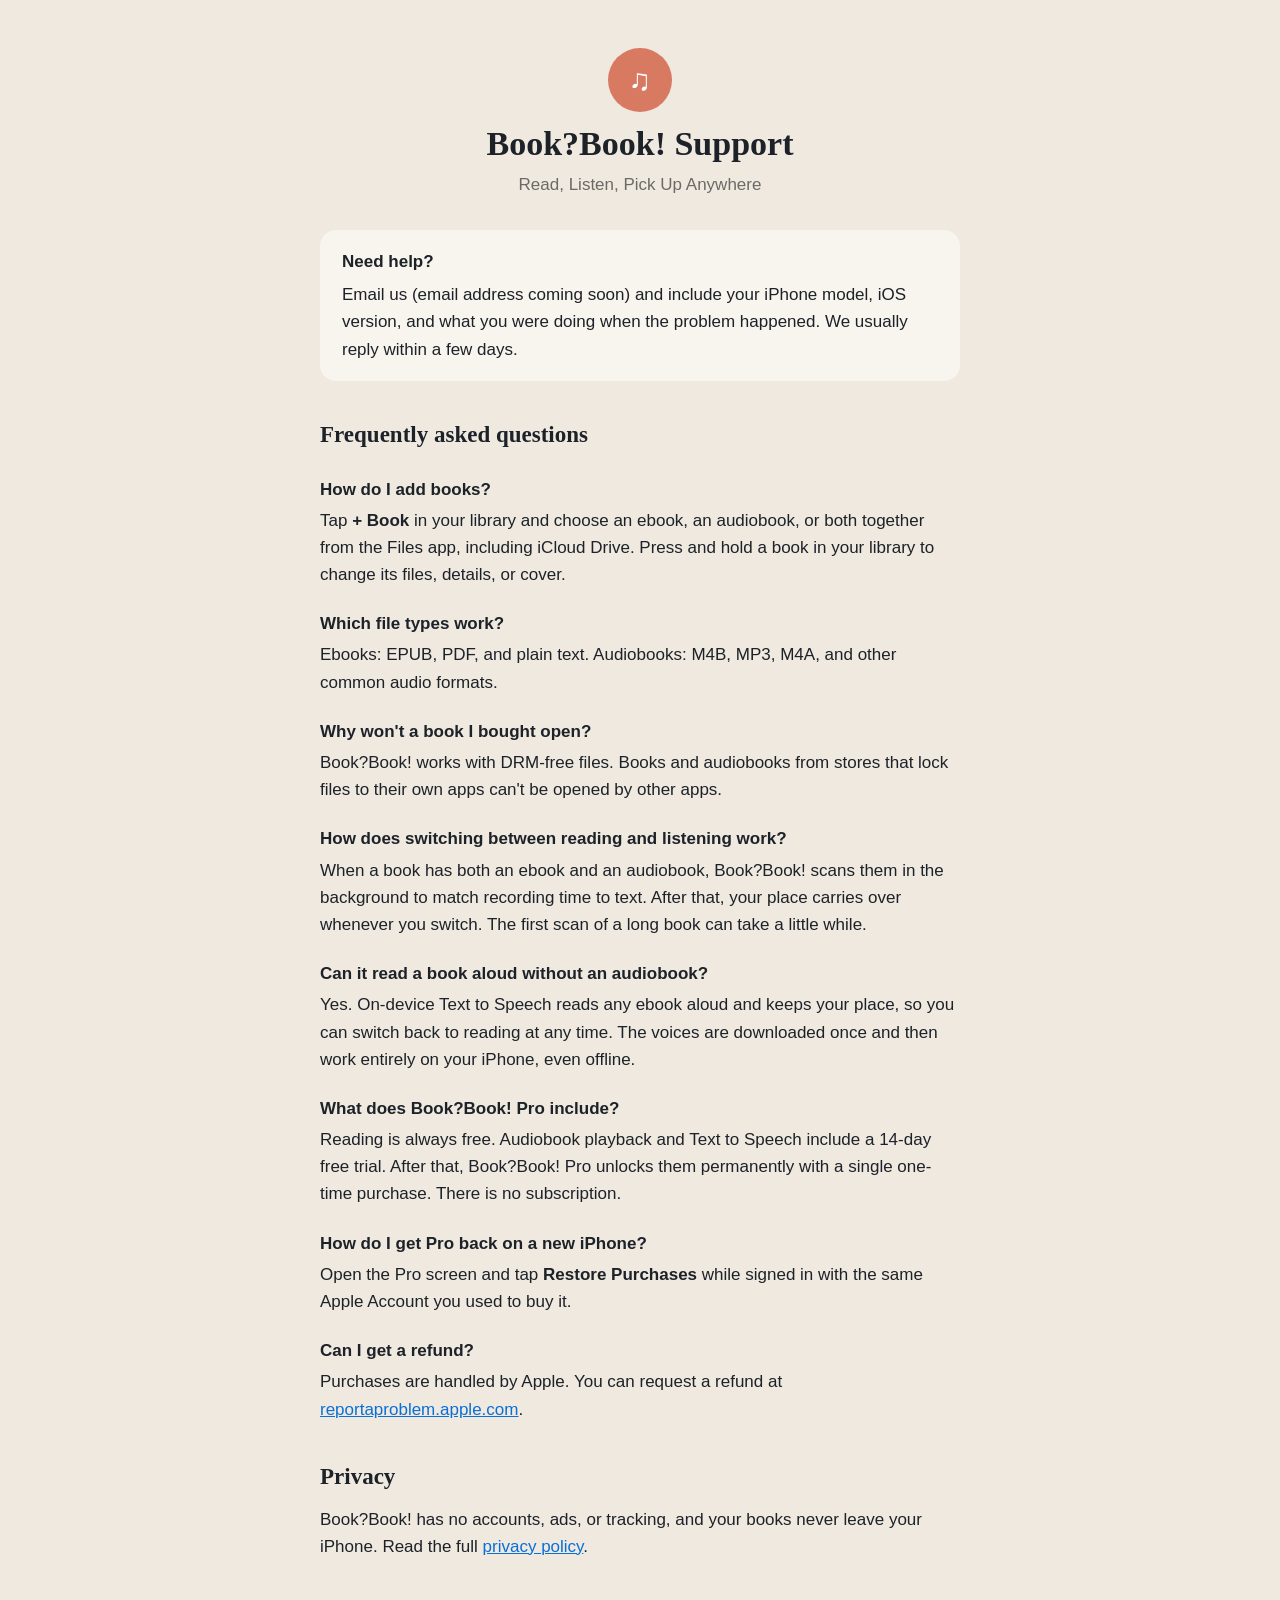
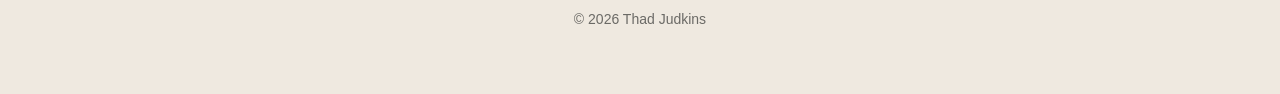
==== index.html @ 7fc7e23e "Add Book?Book! support page and privacy policy Co-Authored-By: Claude Opus 5.5 <noreply@anthropic.co" ====
<!DOCTYPE html>
<html lang="en">
<head>
  <meta charset="utf-8">
  <meta name="viewport" content="width=device-width, initial-scale=1">
  <title>Book?Book! Support</title>
  <meta name="description" content="Help and contact information for Book?Book!, the iPhone app for reading and listening to the same book.">
  <link rel="stylesheet" href="style.css">
</head>
<body>
<main>
  <header>
    <div class="badge" aria-hidden="true">&#9835;</div>
    <h1>Book?Book! Support</h1>
    <p class="sub">Read, Listen, Pick Up Anywhere</p>
  </header>

  <div class="card">
    <strong>Need help?</strong>
    <p style="margin:6px 0 0">Email us (email address coming soon) and include your iPhone model, iOS version, and what you were doing when the problem happened. We usually reply within a few days.</p>
  </div>

  <h2>Frequently asked questions</h2>

  <h3>How do I add books?</h3>
  <p>Tap <strong>+ Book</strong> in your library and choose an ebook, an audiobook, or both together from the Files app, including iCloud Drive. Press and hold a book in your library to change its files, details, or cover.</p>

  <h3>Which file types work?</h3>
  <p>Ebooks: EPUB, PDF, and plain text. Audiobooks: M4B, MP3, M4A, and other common audio formats.</p>

  <h3>Why won't a book I bought open?</h3>
  <p>Book?Book! works with DRM-free files. Books and audiobooks from stores that lock files to their own apps can't be opened by other apps.</p>

  <h3>How does switching between reading and listening work?</h3>
  <p>When a book has both an ebook and an audiobook, Book?Book! scans them in the background to match recording time to text. After that, your place carries over whenever you switch. The first scan of a long book can take a little while.</p>

  <h3>Can it read a book aloud without an audiobook?</h3>
  <p>Yes. On-device Text to Speech reads any ebook aloud and keeps your place, so you can switch back to reading at any time. The voices are downloaded once and then work entirely on your iPhone, even offline.</p>

  <h3>What does Book?Book! Pro include?</h3>
  <p>Reading is always free. Audiobook playback and Text to Speech include a 14-day free trial. After that, Book?Book! Pro unlocks them permanently with a single one-time purchase. There is no subscription.</p>

  <h3>How do I get Pro back on a new iPhone?</h3>
  <p>Open the Pro screen and tap <strong>Restore Purchases</strong> while signed in with the same Apple Account you used to buy it.</p>

  <h3>Can I get a refund?</h3>
  <p>Purchases are handled by Apple. You can request a refund at <a href="https://reportaproblem.apple.com">reportaproblem.apple.com</a>.</p>

  <h2>Privacy</h2>
  <p>Book?Book! has no accounts, ads, or tracking, and your books never leave your iPhone. Read the full <a href="privacy.html">privacy policy</a>.</p>

  <footer>&copy; 2026 Thad Judkins</footer>
</main>
</body>
</html>
---- style.css ----
:root {
  --bg: #efe9e0;
  --text: #1d2228;
  --muted: #6b6a66;
  --accent: #d87a62;
  --link: #0a6fd6;
  --card: #f8f4ee;
}
@media (prefers-color-scheme: dark) {
  :root {
    --bg: #1b1c1e;
    --text: #ece8e1;
    --muted: #a39f98;
    --link: #5aa9ff;
    --card: #25272a;
  }
}
* { box-sizing: border-box; }
body {
  margin: 0;
  background: var(--bg);
  color: var(--text);
  font: 17px/1.6 -apple-system, BlinkMacSystemFont, "Segoe UI", Helvetica, Arial, sans-serif;
}
main { max-width: 680px; margin: 0 auto; padding: 48px 20px 64px; }
header { text-align: center; margin-bottom: 32px; }
.badge {
  width: 64px; height: 64px; border-radius: 50%;
  background: var(--accent); color: #fff;
  display: inline-flex; align-items: center; justify-content: center;
  font-size: 30px; margin-bottom: 12px;
}
h1 { font-family: Georgia, "Times New Roman", serif; font-size: 34px; line-height: 1.2; margin: 0 0 6px; }
h2 { font-family: Georgia, "Times New Roman", serif; font-size: 23px; margin: 36px 0 10px; }
h3 { font-size: 17px; margin: 22px 0 4px; }
p, li { margin: 0 0 12px; }
.sub { color: var(--muted); margin: 0; }
.card { background: var(--card); border-radius: 16px; padding: 18px 22px; margin: 20px 0; }
a { color: var(--link); }
footer { color: var(--muted); font-size: 14px; text-align: center; margin-top: 48px; }
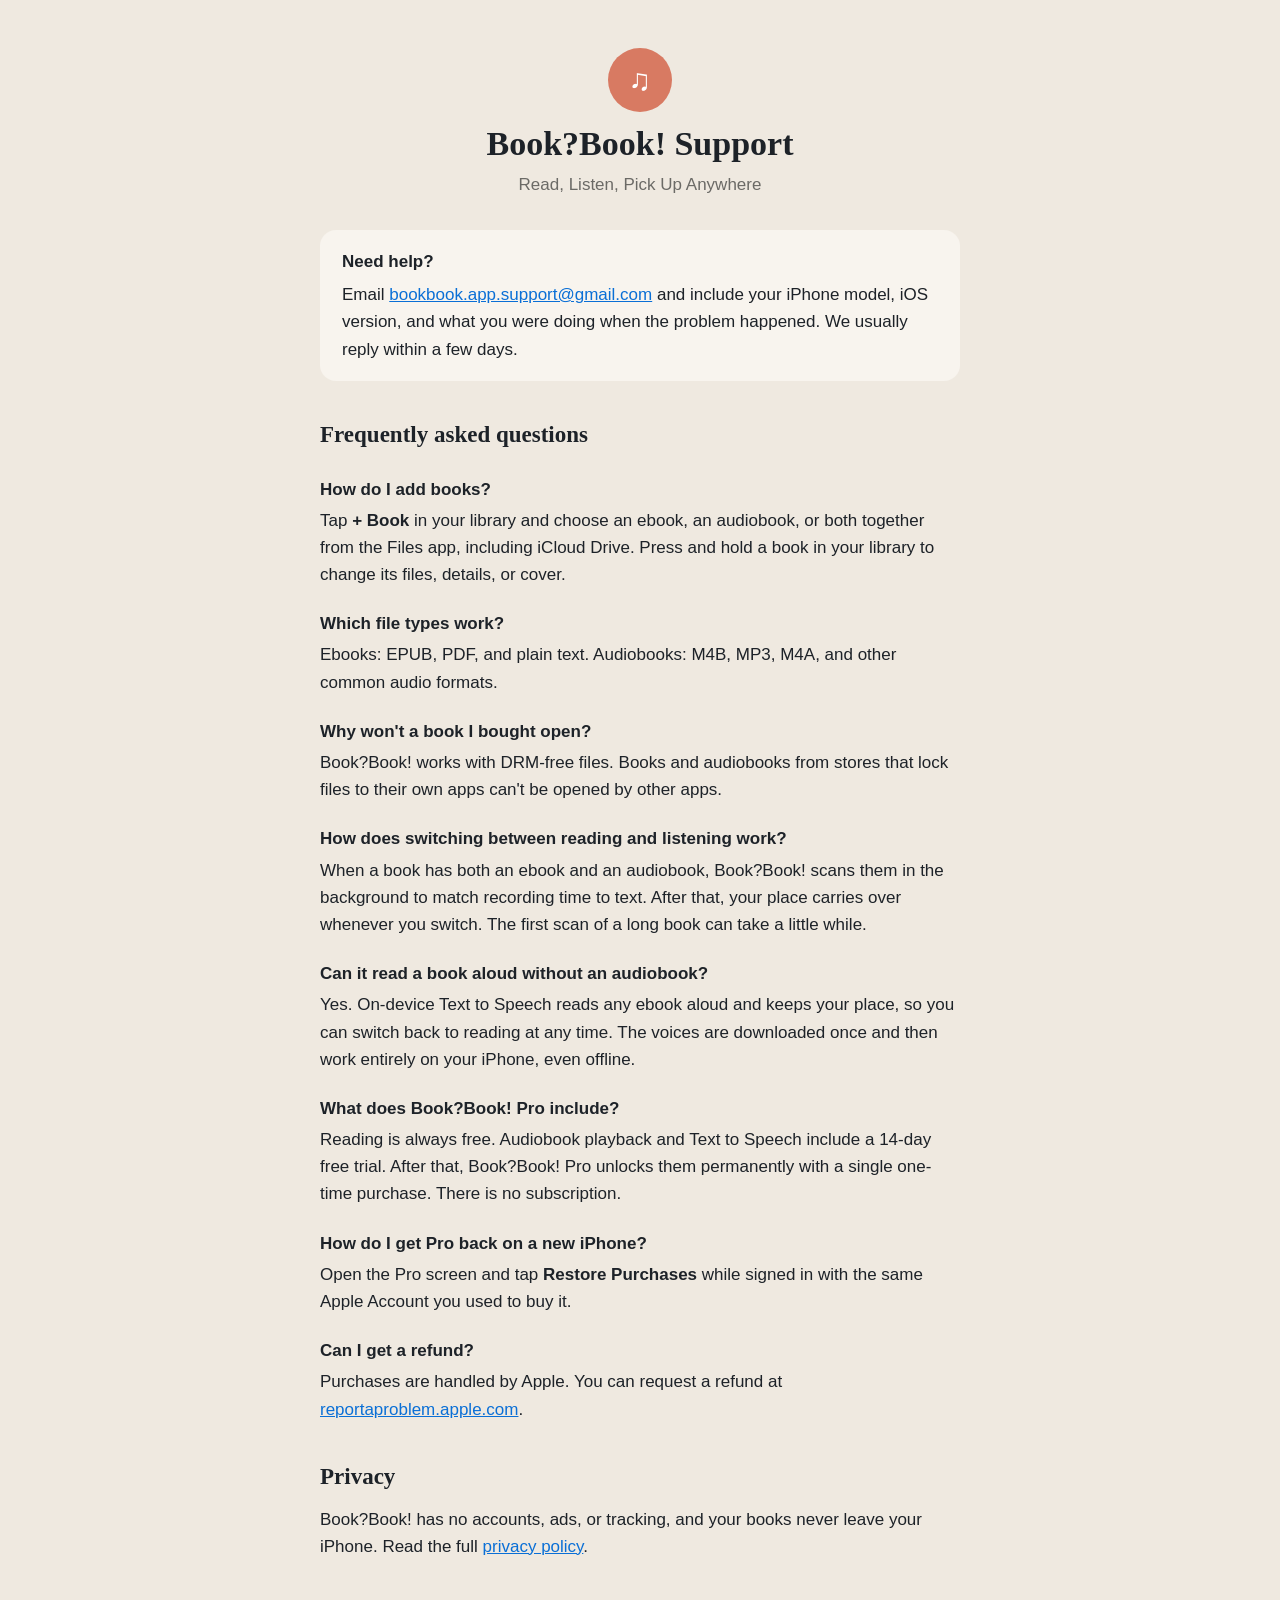
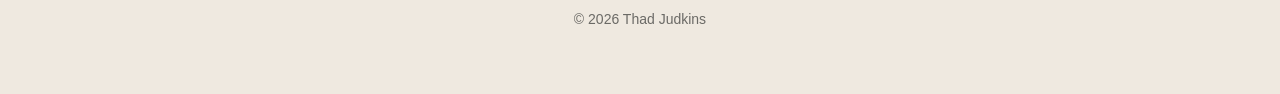
==== commit 9af5ce4a: "Add support email Co-Authored-By: Claude Opus 5.5 <noreply@anthropic.com>" ====
--- a/index.html
+++ b/index.html
@@ -17,7 +17,7 @@
 
   <div class="card">
     <strong>Need help?</strong>
-    <p style="margin:6px 0 0">Email us (email address coming soon) and include your iPhone model, iOS version, and what you were doing when the problem happened. We usually reply within a few days.</p>
+    <p style="margin:6px 0 0">Email <a href="mailto:bookbook.app.support@gmail.com">bookbook.app.support@gmail.com</a> and include your iPhone model, iOS version, and what you were doing when the problem happened. We usually reply within a few days.</p>
   </div>
 
   <h2>Frequently asked questions</h2>
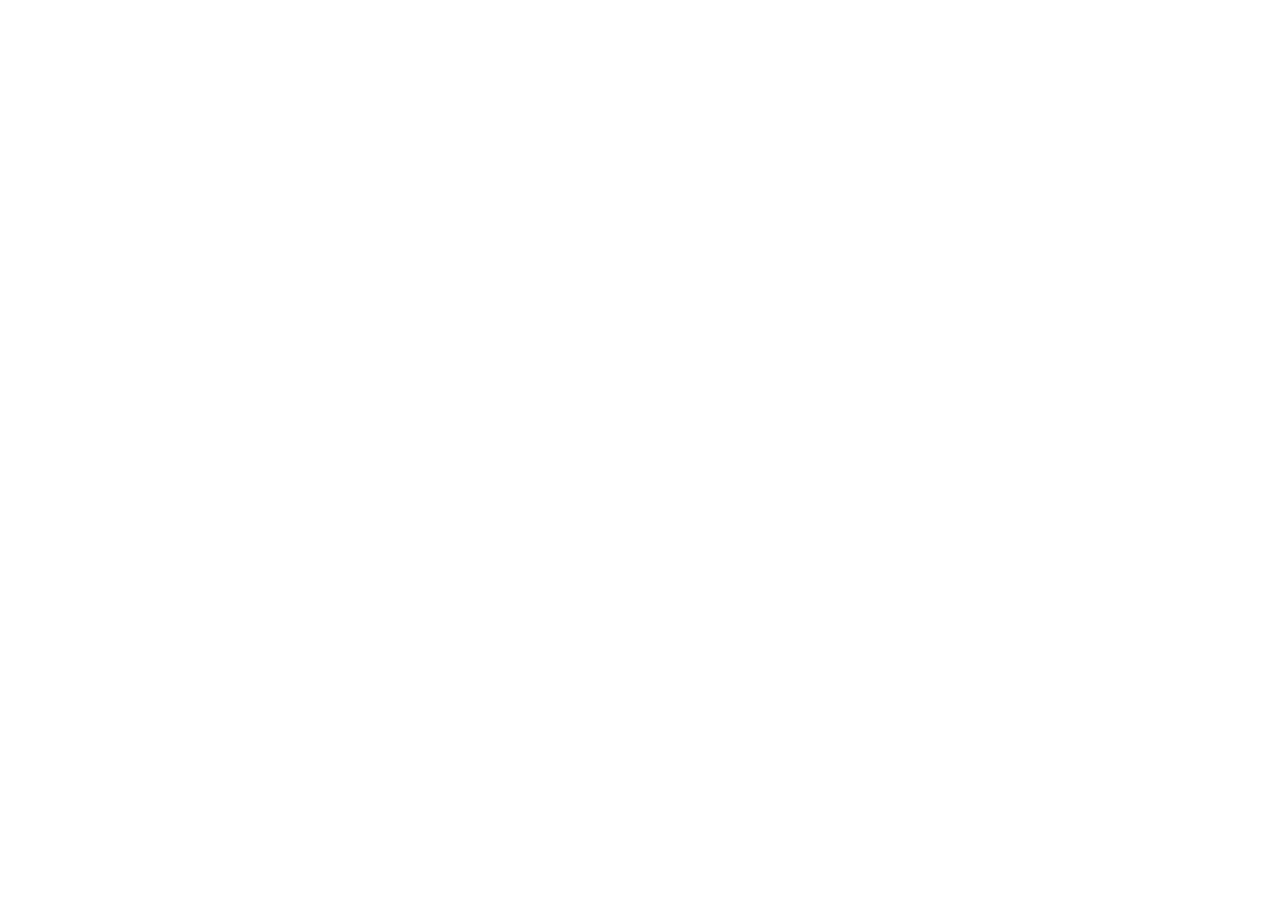
==== commit 1803d446: "Redirect to the backtothestory-support site Co-Authored-By: Claude Opus 5.5 <noreply@anthropic.com>" ====
--- a/index.html
+++ b/index.html
@@ -1,55 +1,14 @@
 <!DOCTYPE html>
 <html lang="en">
 <head>
-  <meta charset="utf-8">
-  <meta name="viewport" content="width=device-width, initial-scale=1">
-  <title>Book?Book! Support</title>
-  <meta name="description" content="Help and contact information for Book?Book!, the iPhone app for reading and listening to the same book.">
-  <link rel="stylesheet" href="style.css">
+<meta charset="utf-8">
+<meta name="viewport" content="width=device-width, initial-scale=1">
+<title>Back to the Story Support</title>
+<link rel="canonical" href="https://thadjudkins.github.io/backtothestory-support/">
+<meta http-equiv="refresh" content="0; url=https://thadjudkins.github.io/backtothestory-support/">
+<script>location.replace("https://thadjudkins.github.io/backtothestory-support/" + location.hash);</script>
 </head>
 <body>
-<main>
-  <header>
-    <div class="badge" aria-hidden="true">&#9835;</div>
-    <h1>Book?Book! Support</h1>
-    <p class="sub">Read, Listen, Pick Up Anywhere</p>
-  </header>
-
-  <div class="card">
-    <strong>Need help?</strong>
-    <p style="margin:6px 0 0">Email <a href="mailto:bookbook.app.support@gmail.com">bookbook.app.support@gmail.com</a> and include your iPhone model, iOS version, and what you were doing when the problem happened. We usually reply within a few days.</p>
-  </div>
-
-  <h2>Frequently asked questions</h2>
-
-  <h3>How do I add books?</h3>
-  <p>Tap <strong>+ Book</strong> in your library and choose an ebook, an audiobook, or both together from the Files app, including iCloud Drive. Press and hold a book in your library to change its files, details, or cover.</p>
-
-  <h3>Which file types work?</h3>
-  <p>Ebooks: EPUB, PDF, and plain text. Audiobooks: M4B, MP3, M4A, and other common audio formats.</p>
-
-  <h3>Why won't a book I bought open?</h3>
-  <p>Book?Book! works with DRM-free files. Books and audiobooks from stores that lock files to their own apps can't be opened by other apps.</p>
-
-  <h3>How does switching between reading and listening work?</h3>
-  <p>When a book has both an ebook and an audiobook, Book?Book! scans them in the background to match recording time to text. After that, your place carries over whenever you switch. The first scan of a long book can take a little while.</p>
-
-  <h3>Can it read a book aloud without an audiobook?</h3>
-  <p>Yes. On-device Text to Speech reads any ebook aloud and keeps your place, so you can switch back to reading at any time. The voices are downloaded once and then work entirely on your iPhone, even offline.</p>
-
-  <h3>What does Book?Book! Pro include?</h3>
-  <p>Reading is always free. Audiobook playback and Text to Speech include a 14-day free trial. After that, Book?Book! Pro unlocks them permanently with a single one-time purchase. There is no subscription.</p>
-
-  <h3>How do I get Pro back on a new iPhone?</h3>
-  <p>Open the Pro screen and tap <strong>Restore Purchases</strong> while signed in with the same Apple Account you used to buy it.</p>
-
-  <h3>Can I get a refund?</h3>
-  <p>Purchases are handled by Apple. You can request a refund at <a href="https://reportaproblem.apple.com">reportaproblem.apple.com</a>.</p>
-
-  <h2>Privacy</h2>
-  <p>Book?Book! has no accounts, ads, or tracking, and your books never leave your iPhone. Read the full <a href="privacy.html">privacy policy</a>.</p>
-
-  <footer>&copy; 2026 Thad Judkins</footer>
-</main>
+<p>This page has moved to <a href="https://thadjudkins.github.io/backtothestory-support/">https://thadjudkins.github.io/backtothestory-support/</a>.</p>
 </body>
 </html>
